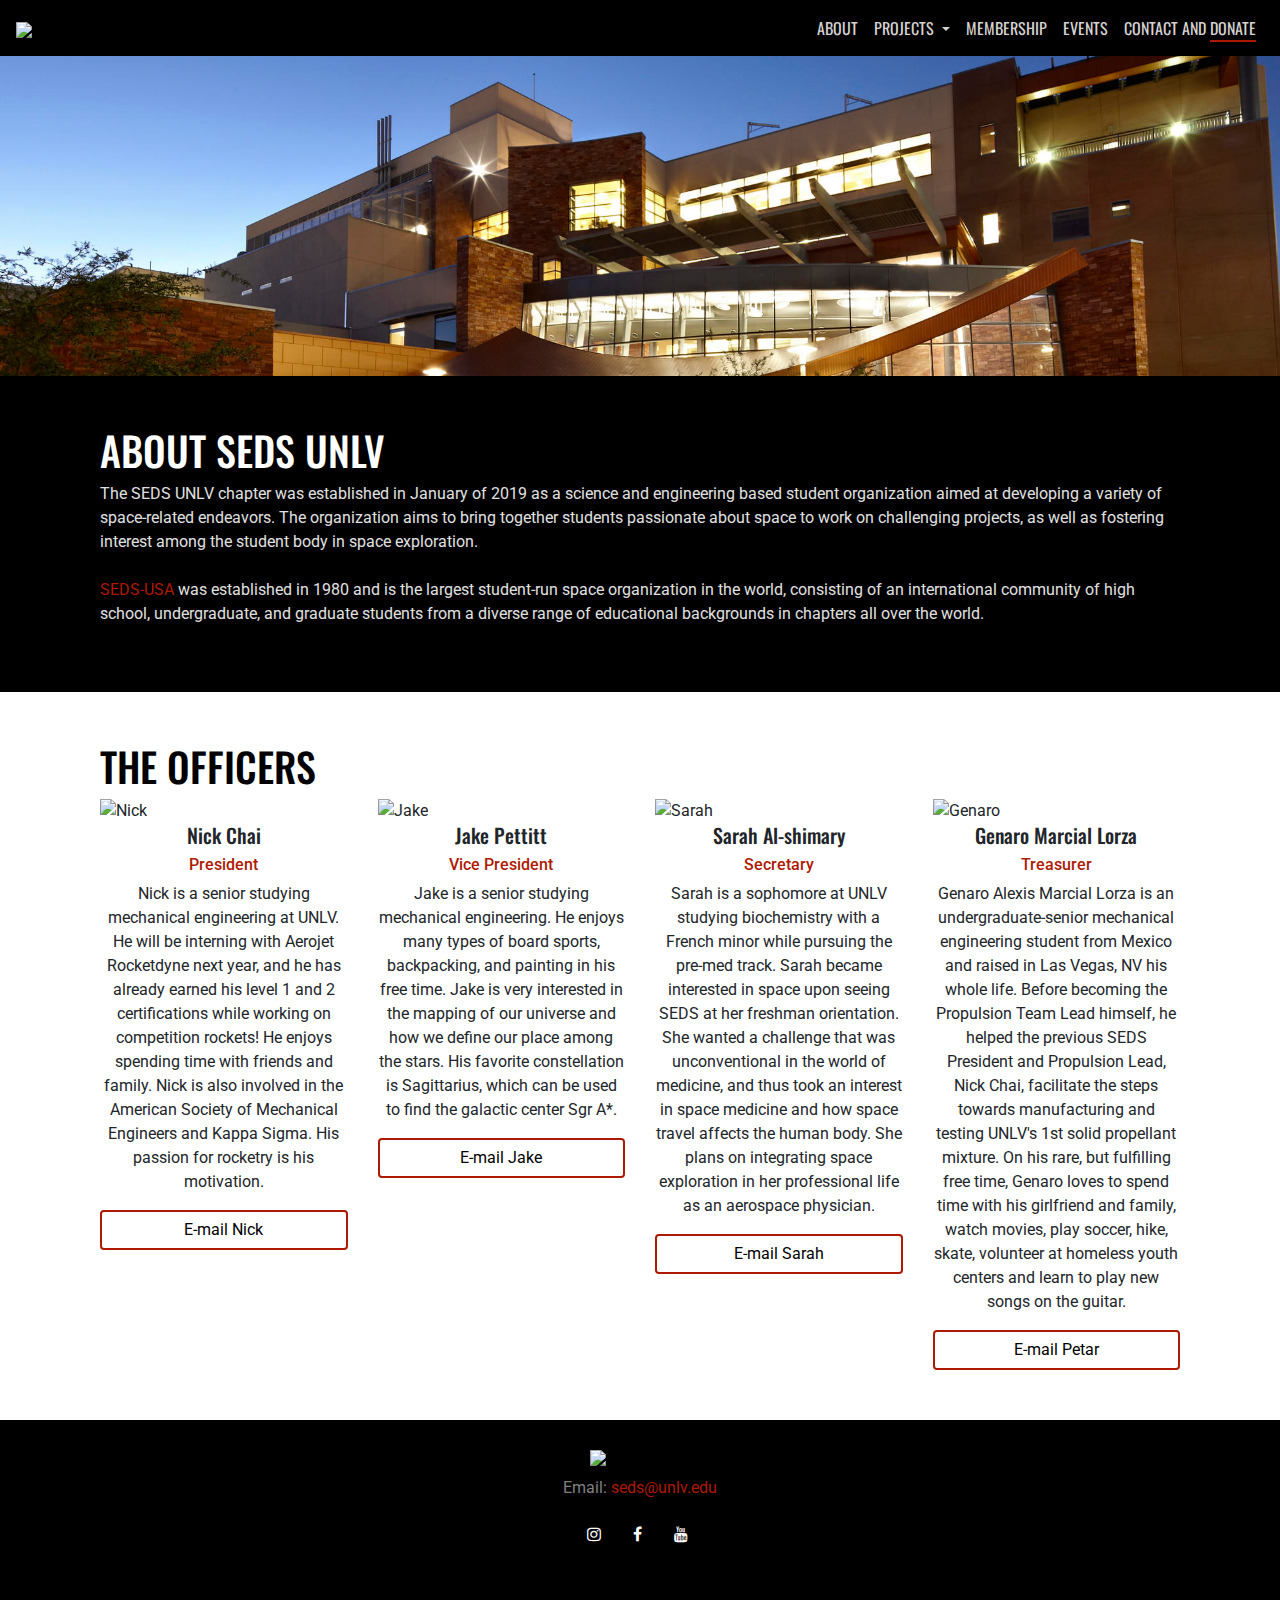
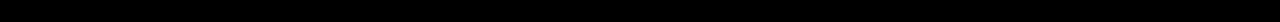
==== pages/about.html @ 139f4228 "Update about.html" ====
<!doctype html>
<html lang="en">
  <head>
    <!-- Required meta tags -->
    <meta charset="utf-8">
    <meta name="viewport" content="width=device-width, initial-scale=1, shrink-to-fit=no">

      
<!--    main css-->
    <link rel="stylesheet" href ="../css/css.css">
    <link rel="icon" href="../imgs/favicon.ico"/>
    <!-- Bootstrap CSS -->
    <link rel="stylesheet" href="https://stackpath.bootstrapcdn.com/bootstrap/4.3.1/css/bootstrap.min.css" integrity="sha384-ggOyR0iXCbMQv3Xipma34MD+dH/1fQ784/j6cY/iJTQUOhcWr7x9JvoRxT2MZw1T" crossorigin="anonymous">
      
    <!-- Optional JavaScript -->
    <!-- jQuery first, then Popper.js, then Bootstrap JS -->
    <script src="https://code.jquery.com/jquery-3.3.1.slim.min.js" integrity="sha384-q8i/X+965DzO0rT7abK41JStQIAqVgRVzpbzo5smXKp4YfRvH+8abtTE1Pi6jizo" crossorigin="anonymous"></script>
    <script src="https://cdnjs.cloudflare.com/ajax/libs/popper.js/1.14.7/umd/popper.min.js" integrity="sha384-UO2eT0CpHqdSJQ6hJty5KVphtPhzWj9WO1clHTMGa3JDZwrnQq4sF86dIHNDz0W1" crossorigin="anonymous"></script>
    <script src="https://stackpath.bootstrapcdn.com/bootstrap/4.3.1/js/bootstrap.min.js" integrity="sha384-JjSmVgyd0p3pXB1rRibZUAYoIIy6OrQ6VrjIEaFf/nJGzIxFDsf4x0xIM+B07jRM" crossorigin="anonymous"></script>
    <title>SEDS UNLV</title>
  </head>
    
  <body>
    <!-- NAV BAR -->
    <nav class="navbar navbar-expand-sm bg-dark navbar-dark justify-content-end" style="background-color: black!important">
            <a class="navbar-brand" href="../index.html"><img src="../imgs/SEDS_UNLV_white.png" width="100px"></a>
            <div class="btn ml-auto mr-1" style="display: hidden!important"></div>
            <button class="navbar-toggler" type="button" data-toggle="collapse" data-target="#navbarSupportedContent">
                <span class="navbar-toggler-icon"></span>
            </button>
            <div class="collapse navbar-collapse flex-grow-0" id="navbarSupportedContent">
                <ul class="navbar-nav text-right">
                    <li class="nav-item active">
                        <a class="nav-link" href="about.html">ABOUT</a>
                    </li>

                    <div class="nav-item dropdown">
                        <a class="nav-link dropdown-toggle" href="#" id="" role="button" data-toggle="dropdown" data-target="#" href="/page.html">
                            PROJECTS <span class="caret"></span>
                        </a>
                        <ul class="dropdown-menu multi-level" role="menu" aria-labelledby="dropdownMenu">
                            <li><a class="dropdown-item" href="projects/spaceport2019.html">Spaceport 2019</a></li>
                            <li><a class="dropdown-item" href="projects/usrc2019.html">USRC 2019</a></li>
                            <li><a class="dropdown-item" href="projects/spaceport2020.html">Spaceport 2020</a></li>
                            <li><a class="dropdown-item" href="projects/level1workshop.html">Level 1 Workshop</a></li>
                            
                        </ul>
                    </div>


                    <li class="nav-item active">
                        <a class="nav-link" href="membership.html">MEMBERSHIP</a>
                    </li>
                    <li class="nav-item active">
                        <a class="nav-link" href="upcoming_events.html">EVENTS</a>
                    </li>
                    <li class="nav-item active">
                        <a class="nav-link" href="contact.html">CONTACT AND <span style="border-bottom: 2px solid #AE1902">DONATE</span></a>
                    </li>
                </ul>
            </div>
    </nav>
      

<section class="aboutHero">
  <div class="aboutHero__content" >
    
  </div>
</section>
    <div style="background-color: black; margin-top: 0px">
        <div class="container m-t-md" style="padding-bottom: 50px;">
          <!-- First row -->
            <div class="col">
                <h1 style="color: white; padding-top: 50px"> ABOUT SEDS UNLV</h1>
                <p style="color: #e0e0e0;">
                        The SEDS UNLV chapter was established in January of 2019 as a science and engineering based student organization aimed at developing a variety of space-related endeavors. The organization aims to bring together students passionate about space to work on challenging projects, as well as fostering interest among the student body in space exploration. 
<br>
<br>
                        <a href="http://seds.org/" style="color: #AE1902"> SEDS-USA</a> was established in 1980 and is the largest student-run space organization in the world, consisting of an international community of high school, undergraduate, and graduate students from a diverse range of educational backgrounds in chapters all over the world.
                        
                
                </p>

            </div>
            

            
        </div><!-- .end First row -->
    </div>

    <!-- UNCOMMENT THIS IF WE MISS THE PICTURES -->
<!-- <div class="row" style="margin-top: 40px">
    <div class="container m-t-md">
        <div class="row">
            
            <div class="col-md-12">
                <div class="galleryPadding ">
                    <img id="galImg0" class="img-fluid galImg" src="../imgs/about/friday_group.jpg" alt = "Friday Project Meeting Selfie">
                </div>
            </div>
        </div>    

         <div class="row">
            <div class="col-md-6 gImage noRightPaddingMargin">
                <div class="galleryPadding">
                        <img id="galImg1" class="img-fluid galImg" src="../imgs/about/info_session.jpg" alt = "Info Session About Flight Controls From Former NASA Engineer">
                </div>
            </div>
            
            <div class="col-md-6 gImage noLeftPaddingMargin">
                <div class="galleryPadding">
                    <img id="galImg2" class="img-fluid galImg" src="../imgs/about/mariana.JPG" alt = "Mariana and Her Level 2 Rocket">
                </div>
            </div>
        </div>
        <div class="row">
                <div class="col-md-6 gImage noRightPaddingMargin">
                    <div class="galleryPadding">
                            <img id="galImg3" class="img-fluid galImg" src="../imgs/about/recovery_squad.jpg" alt = "Recovering Rocket After Launch">
                    </div>
                </div>
                
                <div class="col-md-6 gImage noLeftPaddingMargin">
                    <div class="galleryPadding">
                        <img id="galImg4" class="img-fluid galImg" src="../imgs/about/kissing_rocket.JPG" alt = "Victor and Brandon Kissing Rocket Before Launch">
                    </div>
                </div>
            </div>
    </div>
</div> -->

<div id="myModal0" class="modal">
<span class="close" id="close0">&times;</span>
<img class="modal-content" id="galImg00">
<div class="caption" id="caption0"></div>
</div>
        
<div id="myModal1" class="modal">
<span class="close" id="close1">&times;</span>
<img class="modal-content" id="galImg01">
<div class="caption" id="caption1"></div>
</div>
        
<div id="myModal2" class="modal">
<span class="close" id="close2">&times;</span>
<img class="modal-content" id="galImg02">
<div class="caption" id="caption2"></div>
</div>

<div id="myModal3" class="modal">
<span class="close" id="close3">&times;</span>
<img class="modal-content" id="galImg03">
<div class="caption" id="caption3"></div>
</div>

<div id="myModal4" class="modal">
<span class="close" id="close4">&times;</span>
<img class="modal-content" id="galImg04">
<div class="caption" id="caption4"></div>
</div>
    
    <div class="container m-t-md" style="padding-bottom: 50px;">
        <!-- First row -->
        <div class="row">
            <div class="col">
                <h1 style="color: black; padding-top: 50px"> THE OFFICERS</h1>
            </div>
        </div>

        <div class="row"> 
            <div class="col-md-3"> 
                <img class="img-fluid" src="../imgs/officers/2020/nick.jpg" alt = "Nick">
                <h5 class="centerText">Nick Chai</h5>
                <h6 class="centerText officerTitle">President</h6>
                <p class="centerText">
                    Nick is a senior studying mechanical engineering at UNLV. He will be interning with Aerojet Rocketdyne next year, and he has already earned his level 1 and 2 certifications while working on competition rockets! 
                    He enjoys spending time with friends and family. Nick is also involved in the American Society of Mechanical Engineers and Kappa Sigma. His passion for rocketry is his motivation.
                </p>
                <a href="mailto:seds@unlv.edu" class="btn btn-primary redButtonOutline" style="display:block; margin: auto;">E-mail Nick</a>
            </div>
            <div class="col-md-3">
                <img class="img-fluid" src="../imgs/officers/2020/jake.png" alt = "Jake">
                <h5 class="centerText">Jake Pettitt</h5>
                <h6 class="centerText officerTitle">Vice President</h6>
                <p class="centerText">
                    Jake is a senior studying mechanical engineering. He enjoys many types of board sports, backpacking, and painting in his free time. Jake is very interested in the mapping of our universe and how we define our place among the stars. 
                    His favorite constellation is Sagittarius, which can be used to find the galactic center Sgr A*.
                </p>
                <a href="mailto:seds@unlv.edu" class="btn btn-primary redButtonOutline" style="display:block; margin: auto;">E-mail Jake</a>
            </div>
            <div class="col-md-3">
                <img class="img-fluid" src="../imgs/officers/2020/sarah.JPG" alt = "Sarah">
                <h5 class="centerText">Sarah Al-shimary</h5>
                <h6 class="centerText officerTitle">Secretary</h6>
                <p class="centerText">
                    Sarah is a sophomore at UNLV studying biochemistry with a French minor while pursuing the pre-med track. Sarah became interested in space upon seeing SEDS at her freshman orientation. 
                    She wanted a challenge that was unconventional in the world of medicine, and thus took an interest in space medicine and how space travel affects the human body. 
                    She plans on integrating space exploration in her professional life as an aerospace physician.
                </p>
                <a href="mailto:seds@unlv.edu" class="btn btn-primary redButtonOutline" style="display:block; margin: auto;">E-mail Sarah</a>
            </div>
            <div class="col-md-3">
                <img class="img-fluid" src="../imgs/officers/2020/genaro.jpg.jpg" alt = "Genaro">
                <h5 class="centerText">Genaro Marcial Lorza</h5>
                <h6 class="centerText officerTitle">Treasurer</h6>
                <p class="centerText">
                    Genaro Alexis Marcial Lorza is an undergraduate-senior mechanical engineering student from Mexico and raised in Las Vegas, NV his whole life. Before becoming the Propulsion Team Lead himself,
                    he helped the previous SEDS President and Propulsion Lead, Nick Chai, facilitate the steps towards manufacturing and testing UNLV's 1st solid propellant mixture. On his rare, but fulfilling free time, 
                    Genaro loves to spend time with his girlfriend and family, watch movies, play soccer, hike, skate, volunteer at homeless youth centers and learn to play new songs on the guitar.
                </p>
                <a href="mailto:seds@unlv.edu" class="btn btn-primary redButtonOutline" style="display:block; margin: auto;">E-mail Petar</a>
            </div>
        </div>
    </div><!-- .end First row -->
      
    <!--    footer-->
    <div class="footer" style="background-color: black">
            <img class="footerImage" src="../imgs/SEDS_UNLV_white.png" width="100px">
            <p class="footerP" style="text-align: center">Email: <a style="color:#AE1902" id="email_address"></a></p>
                
            <ul class="social-icons iconList">
                <li><a id = "instagram_icon_link" class="social-icon"> <i class="fa fa-instagram"></i></a></li>
                <li><a id = "facebook_icon_link" class="social-icon"> <i class="fa fa-facebook"></i></a></li>
                <li><a id = "youtube_icon_link" class="social-icon"> <i class="fa fa-youtube"></i></a></li>
            </ul>
        </div>


        <script src="../scripts/autoFill.js"></script> <!-- automatic updates of content -->
        <script src="../scripts/js.js"></script> <!-- automatic updates of content -->
  </body>
</html>

   
<script>
        // Get the modal
                
        var numImages = 5;  // define number of images
        var modalArr            = [];
        var imgArr              = [];
        var srcArr              = [];       // stores image src text
        var altArr              = [];       // stores image alt text
        
        var modalImgArr         = [];
        var captionTagArr       = [];
        var spanArr             = [];
        
                    
        for (var i = 0; i < numImages; i++) {
            var modalName       = "myModal";
            var galImgName      = "galImg";         // 1, 2, etc
            var modalImgName    = "galImg0";        // 01, 02, etc
            var captionTxt      = "caption";        // 1, 2, etc
            var span            = document.getElementsByClassName("close")[i];
            
        
            modalName       += i.toString();
            galImgName      += i.toString();
            modalImgName    += i.toString();
            captionTxt      += i.toString();
            
        //    console.log(modalName, galImgName,modalImgName,  captionTxt);
            
            var modal       = document.getElementById(modalName);
            var img         = document.getElementById(galImgName);
            
            var modalImg    = document.getElementById(modalImgName);
            var captionTag  = document.getElementById(captionTxt);
            
            
            modalArr.push(modal);
            imgArr.push(img);
            srcArr.push(img.src);
            altArr.push(img.alt);
            modalImgArr.push(modalImg);
            captionTagArr.push(captionTag);
            spanArr.push(span);
        }
                
                
        function enlarge() {
            var number = this.id.split('Img')[1];
            
            modalArr[number].style.display = "block";
            modalImgArr[number].src = this.src;
            captionTagArr[number].innerHTML = this.alt;
        }
        function close() {
            var number = this.id.split('close')[1];
            modalArr[number].style.display = "none";
        }
        
        for (var i = 0; i < numImages; i++) {
            console.log(imgArr[i]);
            imgArr[i].onclick = enlarge;
            spanArr[i].onclick = close;
        }        
        
        </script>
---- css/css.css ----
/*

red for highlights: #AE1902

*/


@import url('https://fonts.googleapis.com/css?family=Oswald|Roboto&display=swap');
/* Social media buttons */
@import url(https://fonts.googleapis.com/css?family=Lato);
@import url(https://cdnjs.cloudflare.com/ajax/libs/font-awesome/4.6.3/css/font-awesome.css);

ul {
    padding:0;
    list-style: none;
}
.footer-social-icons {
    width: 350px;
    display:block;
    margin: 0 auto;
}
.social-icon {
    color: #fff;
}

h1,h4,h5,h6 {
    font-family: 'Oswald', sans-serif;
}

p,h6,li, button {
    font-family: 'Roboto', sans-serif;
}

ul.social-icons {
    margin-top: 10px;
}
.social-icons li {
    vertical-align: top;
    display: inline;
    height: 100px;
}
.social-icons a {
    color: #fff;
    text-decoration: none;
}
.fa-instagram {
    padding:10px 14px;
    -o-transition:.5s;
    -ms-transition:.5s;
    -moz-transition:.5s;
    -webkit-transition:.5s;
    transition: .5s;
    background-color: black;
}
.fa-instagram:hover {
    background-color: #ee6129;
}
.fa-twitter {
    padding:10px 12px;
    -o-transition:.5s;
    -ms-transition:.5s;
    -moz-transition:.5s;
    -webkit-transition:.5s;
    transition: .5s;
    background-color: black;
}
.fa-twitter:hover {
    background-color: #00aced;
}

.fa-youtube {
    padding:10px 14px;
    -o-transition:.5s;
    -ms-transition:.5s;
    -moz-transition:.5s;
    -webkit-transition:.5s;
    transition: .5s;
    background-color: black;
}
.fa-youtube:hover {
    background-color: #e64a41;
}

.fa-facebook {
    padding:10px 14px;
    -o-transition:.5s;
    -ms-transition:.5s;
    -moz-transition:.5s;
    -webkit-transition:.5s;
    transition: .5s;
    background-color: black;
}
.fa-facebook:hover {
    background-color: #00aced;
}



.redButton {
    background-color: #AE1902!important;
    border: none!important;
}

.redButtonOutline {
    color: black!important;
    background-color: Transparent!important;
    background-repeat:no-repeat;
    border:  2px solid  #AE1902!important;
}


.redButtonOutline:hover {
    background-color: #AE1902!important;
    /* border: none!important; */
    color: white!important;
}

.headerMainText {
    color: white;
    text-align: center;
    font-size: 4em;
}

.centered {
  position: absolute;
  top: 50%;
  left: 50%;
  transform: translate(-50%, -50%);
}

.underline{
    text-decoration: underline;
    padding-bottom: 10px;
}

.navbar-dark {
  background-color:red;
  background-image: none;
  background-repeat: no-repeat;
 }

 .nav-link {
    font-family: 'Oswald', sans-serif;
    color: #d6d2d2!important;
 }

.nav-link:after{
    content: "";
    text-decoration: underline;
}
.contactText {
    text-align: left;
    padding-top: 10px;
    color: #616161;
}

/* .active, .btn:hover {
    background-color: #666;
    color: white;
} */

.nav-item::after  {
/*    border-bottom: 1px solid white!important;*/
}

.currentLink {
    border-bottom: 1px solid blue;
}

.hero {
  background-color: #fff;
  background-image: url("../imgs/aboutImage.JPG");
  background-position: center center;
  background-repeat: no-repeat;
  background-size: cover;
/*  // height: 75vh; // Specify a height to push the hero open, or...*/
}

.aboutHero {
    background-color: #fff;
    background-image: url("../imgs/about/seb_header.jpg");
    background-position: center center;
    background-repeat: no-repeat;
    background-size: cover;
  /*  // height: 75vh; // Specify a height to push the hero open, or...*/
  }

.heroContact {
  background-color: #fff;
  background-image: url("../imgs/contact/header.JPG");
  background-position: center center;
  background-repeat: no-repeat;
  background-size: cover;
/*  // height: 75vh; // Specify a height to push the hero open, or...*/
}

.heroUE {
    background-color: #fff;
    background-image: url("../imgs/misc/upcoming_events_header.JPG");
    background-position: center center;
    background-repeat: no-repeat;
    background-size: cover;
}

.membershipHero {
    background-color: #fff;
    background-image: url("../imgs/misc/membership_hero.JPG");
    background-position: 0% 0%;
    background-repeat: no-repeat;
    background-size: contain;
}

.hero__content {
    padding: 10rem 0rem 10rem 0rem; 
    text-align: left;
}

.hero__UE {
    padding: 0rem 0rem 20rem 0rem; 
    text-align: left;
}

.membershipHero__content {
    padding: 0rem 0rem 20rem 0rem; 
    text-align: left;
}


.aboutHero__content {
    padding: 0rem 0rem 20rem 0rem; 
}

.blackText {
    color: black
}

.row {
    margin-left: 0px!important;
    margin-right: 0px!important;
}

.redText {
    color: #AE1902;
}

.whiteText{
    color: white;
}

.boldText{
    font-weight: 800;
}


.title {
    font-size: 5em;
}

.meetingSchedule {
    height: 300px;
    width: 100%;
    background-color: black;
}

.middleHeader {
    text-align: center;
}

.centerText {
    text-align: center;
}

.col-centered{
    float: none;
    margin: 0 auto;
}

.tableBorderRight {
    border-right: 1px solid gray;
}

.tableBorderLeft {
    border-left: 1px solid gray;
}

.bolded {
    font-weight: 300;
}


/*Override padding of bootstrap elements*/
.noRightPaddingMargin {
    padding-right: 0px!important;
    margin-right: 0px!important;
}

.noLeftPaddingMargin {
    padding-left: 0px!important;
    margin-left: 0px!important;
}

.mainSiteContainer {
    width: 80%; 
    margin: auto;
    left: 10%; 
    background-color: #FFCC00; 
}

.galleryPadding {
    padding: 10px;
}

.redTitle{
    color: #AE1902;
    font-family: 'Oswald', sans-serif;
}

h3 {
    color: #AE1902;
    font-family: 'Oswald', sans-serif;
}

li {
    color: white;
}

.footerP {
    color: grey;
}

.iconList {
    width: 134px;
    margin: auto;
    padding-bottom: 70px;
}

.footerText {
    text-align:center; 
    padding-top: 40px; 
    color: grey;
}

.footerImage {
    width: 100px;
    display: block; 
    margin-left: auto; 
    margin-right: auto; 
    padding-top: 30px; 
    padding-bottom: 10px;
}


.masthead {
  overflow: hidden;
  color: #FFF;
  padding: 1em;
  background-color: #404040;
    height: 700px;
    

  &.responsive-image {
    background-position: center;
    background-attachment: scroll;
    background-repeat: no-repeat;
    -webkit-background-size: cover;
       -moz-background-size: cover;
         -o-background-size: cover;
            background-size: cover;
  }
}

.masthead .entry-header {
  margin: 12.5em 0 3.5em 0;
  font-weight: 300;
  font-family: 'Oswald', sans-serif;
  line-height: 1.5;
  overflow: auto;

  @media screen and (min-width: 640px) {
    margin: 15.5em 0 7.5em 0;
  }
}


.masthead .entry-title {
  font-size: 5em;
  line-height: 1;
  font-weight: 700;
  font-family: 'Oswald', sans-serif;
  margin: 0 0 0.25em 0;
    text-align: center;

  @media screen and (min-width: 640px) {
    max-width: 640px;
    font-size: 3.5em;
  }
}

.liOnWhite {
    color: black;
    text-decoration: none;
}


.masthead .entry-subtitle {
  
  text-align: center;
  line-height: 1.25;
  margin-top: 0;
  
  font-size: 1.5em;
}


/*Drop-down menu*/

.dropdown-submenu {
    position: relative;
}

.dropdown-submenu>.dropdown-menu {
    top: 0;
    left: 100%;
    margin-top: -6px;
    margin-left: -1px;
    -webkit-border-radius: 0 6px 6px 6px;
    -moz-border-radius: 0 6px 6px;
    border-radius: 0 6px 6px 6px;
}

.dropdown-submenu:hover>.dropdown-menu {
    display: block;
}

.dropdown-submenu>a:after {
    display: block;
    content: " ";
    float: right;
    width: 0;
    height: 0;
    border-color: transparent;
    border-style: solid;
    border-width: 5px 0 5px 5px;
    border-left-color: #ccc;
    margin-top: 5px;
    margin-right: -10px;
}

.dropdown-submenu:hover>a:after {
    border-left-color: #fff;
}

.dropdown-submenu.pull-left {
    float: none;
}

.dropdown-submenu.pull-left>.dropdown-menu {
    left: -100%;
    margin-left: 10px;
    -webkit-border-radius: 6px 0 6px 6px;
    -moz-border-radius: 6px 0 6px 6px;
    border-radius: 6px 0 6px 6px;
}






.galImg {
  
  cursor: pointer;
  transition: 0.3s;
}

.galImg:hover {opacity: 0.7;}

/* The Modal (background) */
.modal {
  display: none; /* Hidden by default */
  position: fixed; /* Stay in place */
  z-index: 1; /* Sit on top */
  padding-top: 100px; /* Location of the box */
  left: 0;
  top: 0;
  width: 100%; /* Full width */
  height: 100%; /* Full height */
  overflow: auto; /* Enable scroll if needed */
  background-color: rgb(0,0,0); /* Fallback color */
  background-color: rgba(0,0,0,0.9); /* Black w/ opacity */
}

/* Modal Content (image) */
.modal-content {
  margin: auto;
  display: block;
  width: 80%;
  max-width: 1000px;
}

/* Caption of Modal Image */
.caption {
  margin: auto;
  display: block;
  width: 80%;
  max-width: 1000px;
  text-align: center;
  color: #ccc;
  padding: 10px 0;
  height: 150px;
}

/* Add Animation */
.modal-content, #caption {  
  -webkit-animation-name: zoom;
  -webkit-animation-duration: 0.6s;
  animation-name: zoom;
  animation-duration: 0.6s;
}

@-webkit-keyframes zoom {
  from {-webkit-transform:scale(0)} 
  to {-webkit-transform:scale(1)}
}

@keyframes zoom {
  from {transform:scale(0)} 
  to {transform:scale(1)}
}

/* The Close Button */
.close {
  position: absolute;
  top: 15px;
  right: 35px;
  color: #f1f1f1;
  font-size: 40px;
  font-weight: bold;
  transition: 0.3s;
}

.close:hover,
.close:focus {
  color: #bbb;
  text-decoration: none;
  cursor: pointer;
}

/* 100% Image Width on Smaller Screens */
@media only screen and (max-width: 700px){
  .modal-content {
    width: 100%;
  }

}

.card-block{
    /* min-height: 350px!important; */
}

.card-button {

    /* width: 80%; */
    /* margin-right: 10%; */
    /* margin-left: 10%; */
    /* bottom: 10px; */
}

.officerTitle {
    /* font-size: .9em; */
    color:#AE1902;
}




/* Media Query for Mobile Vertical */
@media only screen and (max-width: 600px) {
    .col-md-6 {
        margin-bottom: 20px;
    }
    .col-md-4 {
        margin-bottom: 20px;
    }
    .col-md-3 {
        margin-bottom: 20px;

    }

    #sp2019_first_row {
        margin-top: 20px!important;
    }

    .membershipHero__content {
        padding: 0rem 0rem 30rem 0rem; 
        text-align: left;
      }

      .hero__content {
          display: none;
      }

      .aboutHero__content {
        padding: 0rem 0rem 9rem 0rem; 
        text-align: left;
    }

    .membershipHero__content {
        padding: 0rem 0rem 6rem 0rem; 
    }
    .paypal_buttons {
        width: 100%!important;
        padding-top: 20px;
    }

    #level_1_title {
        font-size: 3em;
    }
    .unlv_text {
        display: none;
    }

}
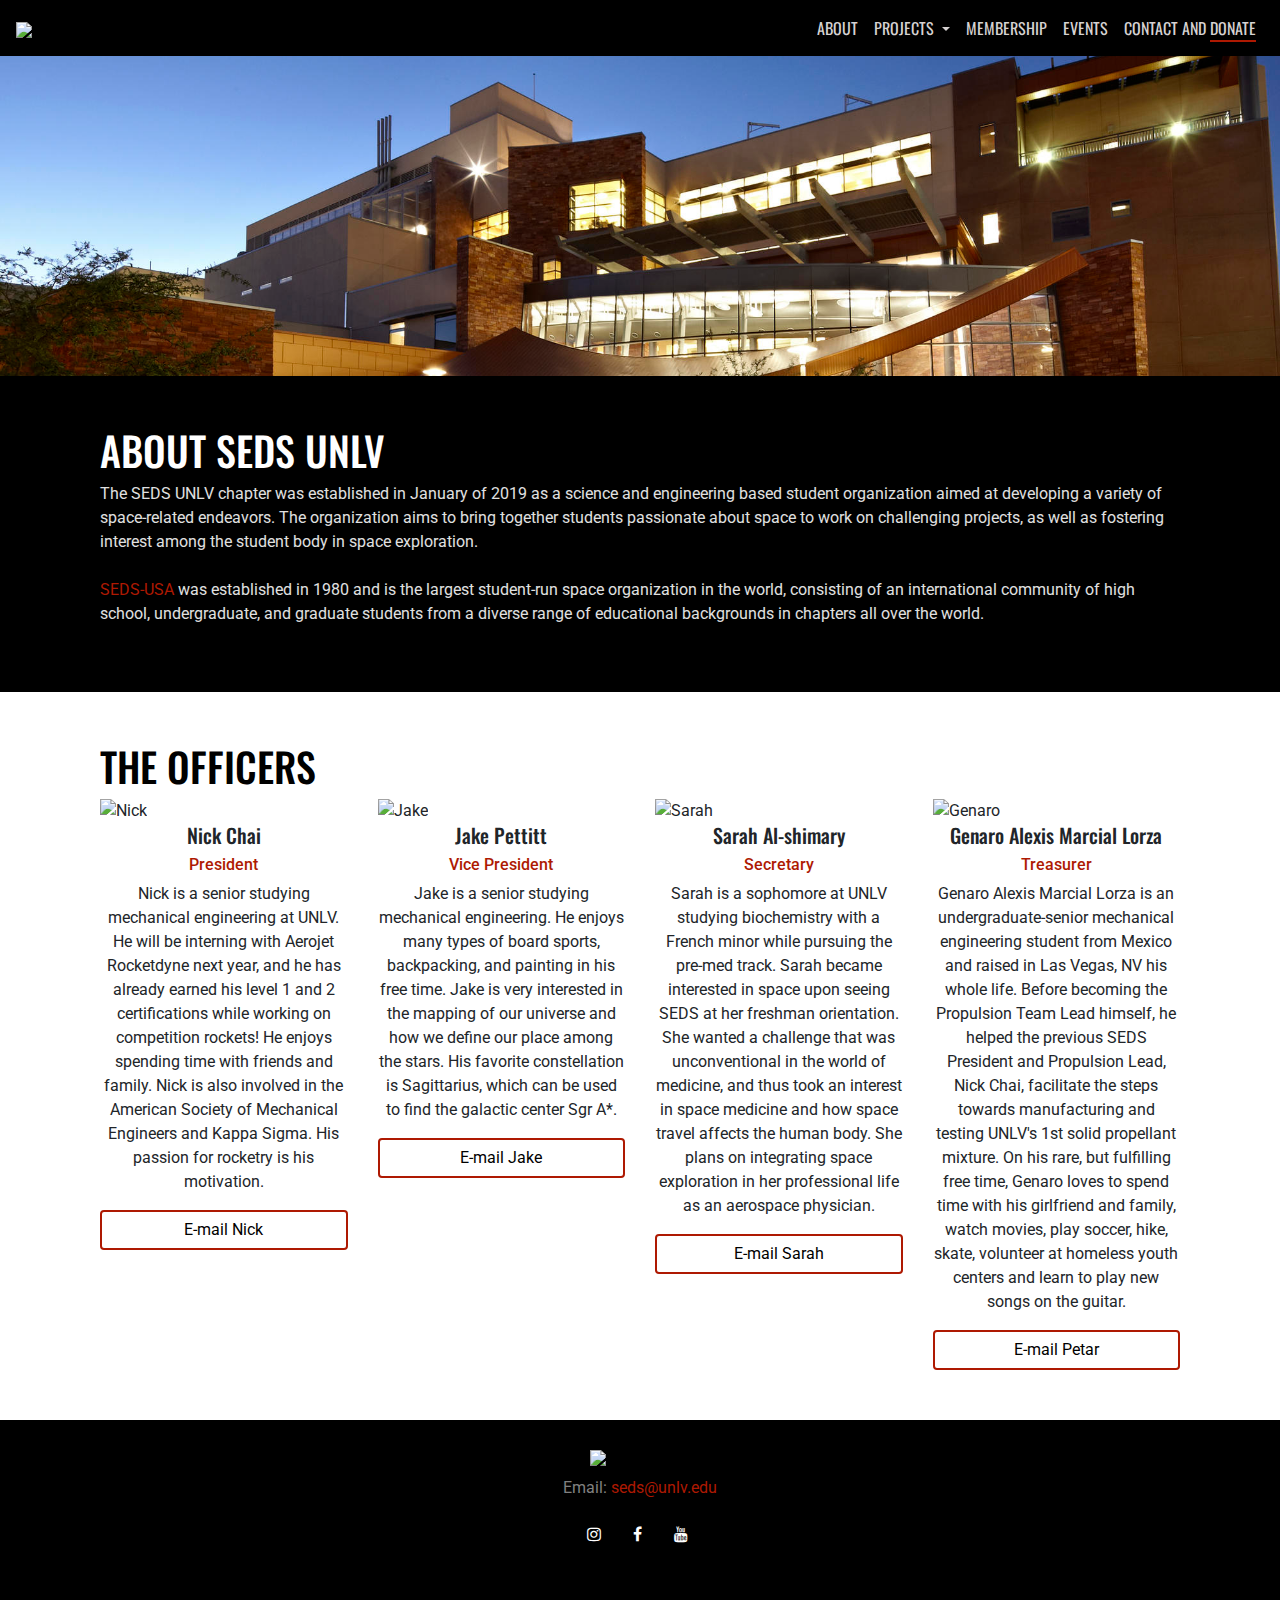
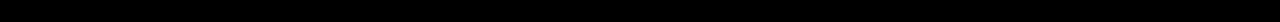
==== commit c0db6b69: "Update about.html" ====
--- a/pages/about.html
+++ b/pages/about.html
@@ -201,7 +201,7 @@
             </div>
             <div class="col-md-3">
                 <img class="img-fluid" src="../imgs/officers/2020/genaro.jpg.jpg" alt = "Genaro">
-                <h5 class="centerText">Genaro Marcial Lorza</h5>
+                <h5 class="centerText">Genaro Alexis Marcial Lorza</h5>
                 <h6 class="centerText officerTitle">Treasurer</h6>
                 <p class="centerText">
                     Genaro Alexis Marcial Lorza is an undergraduate-senior mechanical engineering student from Mexico and raised in Las Vegas, NV his whole life. Before becoming the Propulsion Team Lead himself,
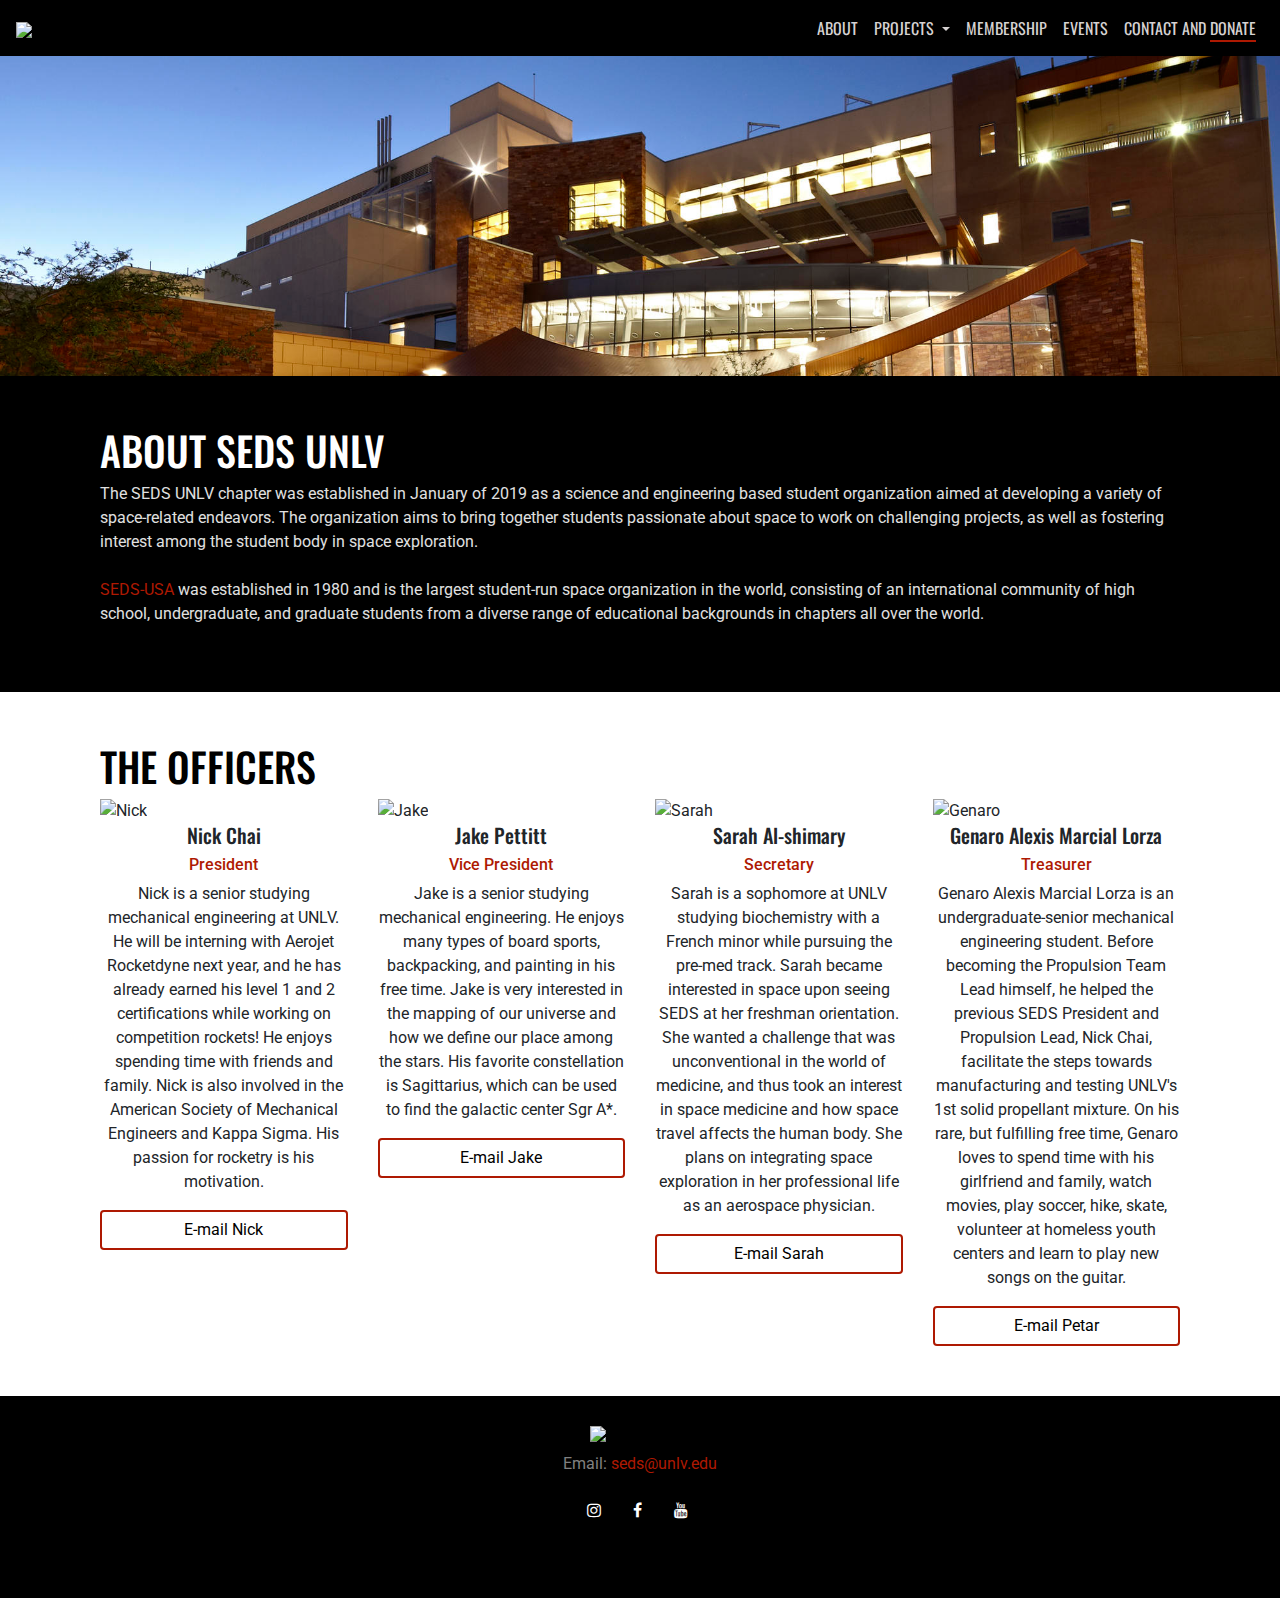
==== commit 15e3f99e: "Update about.html" ====
--- a/pages/about.html
+++ b/pages/about.html
@@ -204,7 +204,7 @@
                 <h5 class="centerText">Genaro Alexis Marcial Lorza</h5>
                 <h6 class="centerText officerTitle">Treasurer</h6>
                 <p class="centerText">
-                    Genaro Alexis Marcial Lorza is an undergraduate-senior mechanical engineering student from Mexico and raised in Las Vegas, NV his whole life. Before becoming the Propulsion Team Lead himself,
+                    Genaro Alexis Marcial Lorza is an undergraduate-senior mechanical engineering student. Before becoming the Propulsion Team Lead himself,
                     he helped the previous SEDS President and Propulsion Lead, Nick Chai, facilitate the steps towards manufacturing and testing UNLV's 1st solid propellant mixture. On his rare, but fulfilling free time, 
                     Genaro loves to spend time with his girlfriend and family, watch movies, play soccer, hike, skate, volunteer at homeless youth centers and learn to play new songs on the guitar.
                 </p>
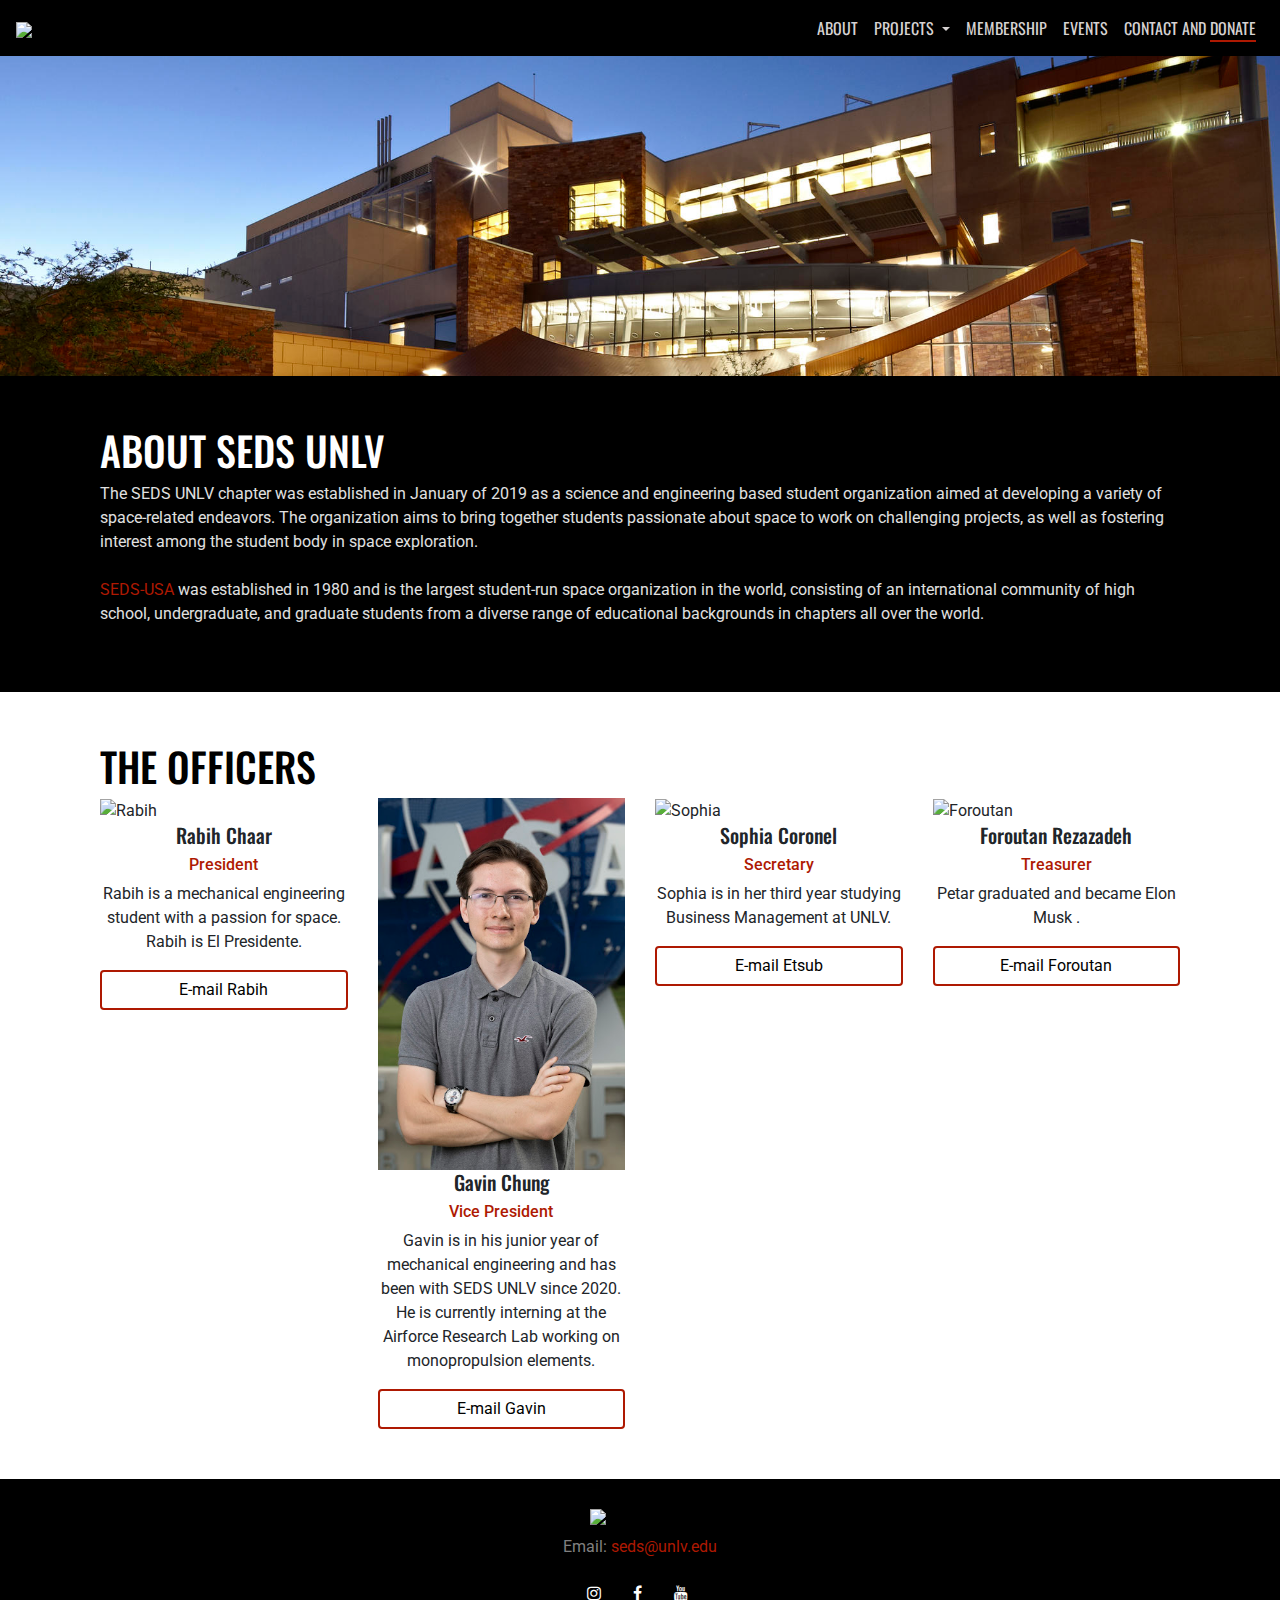
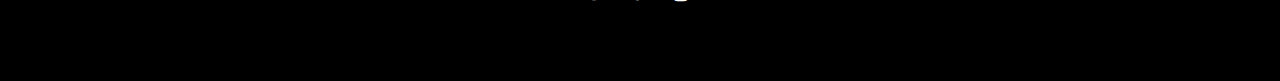
==== commit c2b70237: "Update about.html" ====
--- a/pages/about.html
+++ b/pages/about.html
@@ -169,46 +169,42 @@
 
         <div class="row"> 
             <div class="col-md-3"> 
-                <img class="img-fluid" src="../imgs/officers/2020/nick.jpg" alt = "Nick">
-                <h5 class="centerText">Nick Chai</h5>
+                <img class="img-fluid" src="../imgs/officers/2022/Rabih.jpg" alt = "Rabih">
+                <h5 class="centerText">Rabih Chaar </h5>
                 <h6 class="centerText officerTitle">President</h6>
                 <p class="centerText">
-                    Nick is a senior studying mechanical engineering at UNLV. He will be interning with Aerojet Rocketdyne next year, and he has already earned his level 1 and 2 certifications while working on competition rockets! 
-                    He enjoys spending time with friends and family. Nick is also involved in the American Society of Mechanical Engineers and Kappa Sigma. His passion for rocketry is his motivation.
-                </p>
-                <a href="mailto:seds@unlv.edu" class="btn btn-primary redButtonOutline" style="display:block; margin: auto;">E-mail Nick</a>
+                    Rabih is a mechanical engineering student with a passion for space. Rabih is El Presidente.  
+                </p>
+                <a href="mailto:seds@unlv.edu" class="btn btn-primary redButtonOutline" style="display:block; margin: auto;">E-mail Rabih</a>
             </div>
             <div class="col-md-3">
-                <img class="img-fluid" src="../imgs/officers/2020/jake.png" alt = "Jake">
-                <h5 class="centerText">Jake Pettitt</h5>
+                <img class="img-fluid" src="../imgs/officers/2022/Gavin.jpg" alt = "Gavin">
+                <h5 class="centerText">Gavin Chung</h5>
                 <h6 class="centerText officerTitle">Vice President</h6>
                 <p class="centerText">
-                    Jake is a senior studying mechanical engineering. He enjoys many types of board sports, backpacking, and painting in his free time. Jake is very interested in the mapping of our universe and how we define our place among the stars. 
-                    His favorite constellation is Sagittarius, which can be used to find the galactic center Sgr A*.
-                </p>
-                <a href="mailto:seds@unlv.edu" class="btn btn-primary redButtonOutline" style="display:block; margin: auto;">E-mail Jake</a>
+                    Gavin is in his junior year of mechanical engineering and has been with SEDS UNLV since 2020. 
+                    He is currently interning at the Airforce Research Lab working on monopropulsion elements.  
+                </p>
+                <a href="mailto:seds@unlv.edu" class="btn btn-primary redButtonOutline" style="display:block; margin: auto;">E-mail Gavin</a>
             </div>
             <div class="col-md-3">
-                <img class="img-fluid" src="../imgs/officers/2020/sarah.JPG" alt = "Sarah">
-                <h5 class="centerText">Sarah Al-shimary</h5>
+                <img class="img-fluid" src="../imgs/officers/2021/sophia.png" alt = "Sophia">
+                <h5 class="centerText">Sophia Coronel</h5>
                 <h6 class="centerText officerTitle">Secretary</h6>
                 <p class="centerText">
-                    Sarah is a sophomore at UNLV studying biochemistry with a French minor while pursuing the pre-med track. Sarah became interested in space upon seeing SEDS at her freshman orientation. 
-                    She wanted a challenge that was unconventional in the world of medicine, and thus took an interest in space medicine and how space travel affects the human body. 
-                    She plans on integrating space exploration in her professional life as an aerospace physician.
-                </p>
-                <a href="mailto:seds@unlv.edu" class="btn btn-primary redButtonOutline" style="display:block; margin: auto;">E-mail Sarah</a>
+                    Sophia is in her third year studying Business Management at UNLV. 
+                   
+                </p>
+                <a href="mailto:seds@unlv.edu" class="btn btn-primary redButtonOutline" style="display:block; margin: auto;">E-mail Etsub</a>
             </div>
             <div class="col-md-3">
-                <img class="img-fluid" src="../imgs/officers/2020/genaro.jpg.jpg" alt = "Genaro">
-                <h5 class="centerText">Genaro Alexis Marcial Lorza</h5>
+                <img class="img-fluid" src="../imgs/officers/2021/petar.JPG" alt = "Foroutan">
+                <h5 class="centerText">Foroutan Rezazadeh</h5>
                 <h6 class="centerText officerTitle">Treasurer</h6>
                 <p class="centerText">
-                    Genaro Alexis Marcial Lorza is an undergraduate-senior mechanical engineering student. Before becoming the Propulsion Team Lead himself,
-                    he helped the previous SEDS President and Propulsion Lead, Nick Chai, facilitate the steps towards manufacturing and testing UNLV's 1st solid propellant mixture. On his rare, but fulfilling free time, 
-                    Genaro loves to spend time with his girlfriend and family, watch movies, play soccer, hike, skate, volunteer at homeless youth centers and learn to play new songs on the guitar.
-                </p>
-                <a href="mailto:seds@unlv.edu" class="btn btn-primary redButtonOutline" style="display:block; margin: auto;">E-mail Petar</a>
+                    Petar graduated and became Elon Musk .
+                </p>
+                <a href="mailto:seds@unlv.edu" class="btn btn-primary redButtonOutline" style="display:block; margin: auto;">E-mail Foroutan</a>
             </div>
         </div>
     </div><!-- .end First row -->
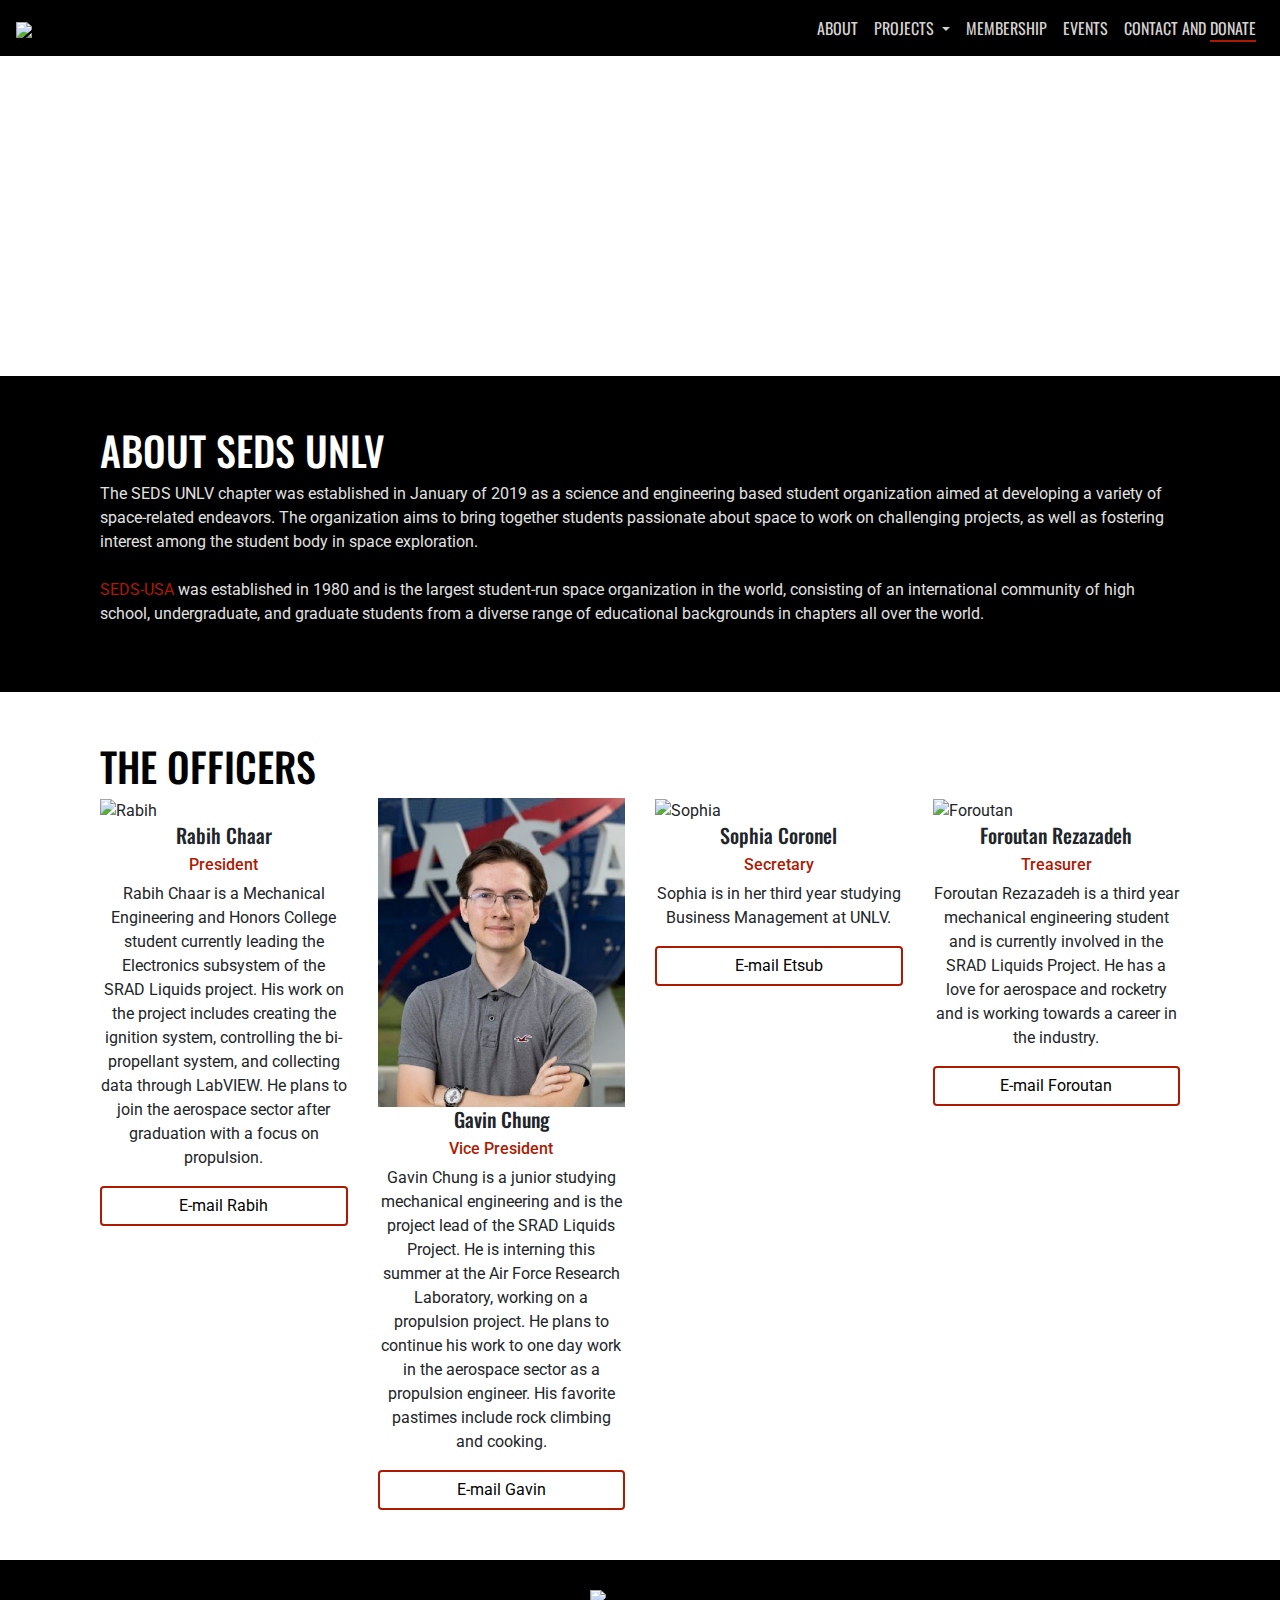
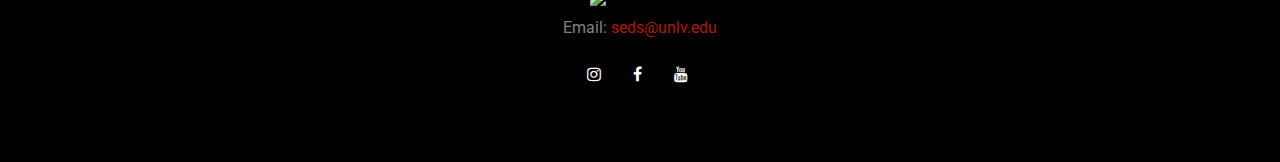
==== commit 6c89790f: "Update about.html" ====
--- a/pages/about.html
+++ b/pages/about.html
@@ -173,7 +173,9 @@
                 <h5 class="centerText">Rabih Chaar </h5>
                 <h6 class="centerText officerTitle">President</h6>
                 <p class="centerText">
-                    Rabih is a mechanical engineering student with a passion for space. Rabih is El Presidente.  
+                 Rabih Chaar is a Mechanical Engineering and Honors College student currently leading the Electronics subsystem of the SRAD Liquids project.
+                 His work on the project includes creating the ignition system, controlling the bi-propellant system, and collecting data through LabVIEW. 
+                 He plans to join the aerospace sector after graduation with a focus on propulsion. 
                 </p>
                 <a href="mailto:seds@unlv.edu" class="btn btn-primary redButtonOutline" style="display:block; margin: auto;">E-mail Rabih</a>
             </div>
@@ -182,8 +184,10 @@
                 <h5 class="centerText">Gavin Chung</h5>
                 <h6 class="centerText officerTitle">Vice President</h6>
                 <p class="centerText">
-                    Gavin is in his junior year of mechanical engineering and has been with SEDS UNLV since 2020. 
-                    He is currently interning at the Airforce Research Lab working on monopropulsion elements.  
+                  Gavin Chung is a junior studying mechanical engineering and is the project lead of the SRAD Liquids Project. 
+                  He is interning this summer at the Air Force Research Laboratory, working on a propulsion project. 
+                  He plans to continue his work to one day work in the aerospace sector as a propulsion engineer. 
+                  His favorite pastimes include rock climbing and cooking.  
                 </p>
                 <a href="mailto:seds@unlv.edu" class="btn btn-primary redButtonOutline" style="display:block; margin: auto;">E-mail Gavin</a>
             </div>
@@ -202,8 +206,9 @@
                 <h5 class="centerText">Foroutan Rezazadeh</h5>
                 <h6 class="centerText officerTitle">Treasurer</h6>
                 <p class="centerText">
-                    Petar graduated and became Elon Musk .
-                </p>
+                  Foroutan Rezazadeh is a third year mechanical engineering student and is currently involved in the SRAD Liquids Project.
+                  He has a love for aerospace and rocketry and is working towards a career in the industry.
+                  </p>
                 <a href="mailto:seds@unlv.edu" class="btn btn-primary redButtonOutline" style="display:block; margin: auto;">E-mail Foroutan</a>
             </div>
         </div>
--- a/css/css.css
+++ b/css/css.css
@@ -178,7 +178,7 @@
 
 .aboutHero {
     background-color: #fff;
-    background-image: url("../imgs/about/seb_header.jpg");
+    background-image: url("../imgs/about/loveship.JPG");
     background-position: center center;
     background-repeat: no-repeat;
     background-size: cover;
@@ -204,8 +204,8 @@
 
 .membershipHero {
     background-color: #fff;
-    background-image: url("../imgs/misc/membership_hero.JPG");
-    background-position: 0% 0%;
+    background-image: url("../imgs/misc/Membership_update.JPG");
+    background-position: 50% 50%;
     background-repeat: no-repeat;
     background-size: contain;
 }
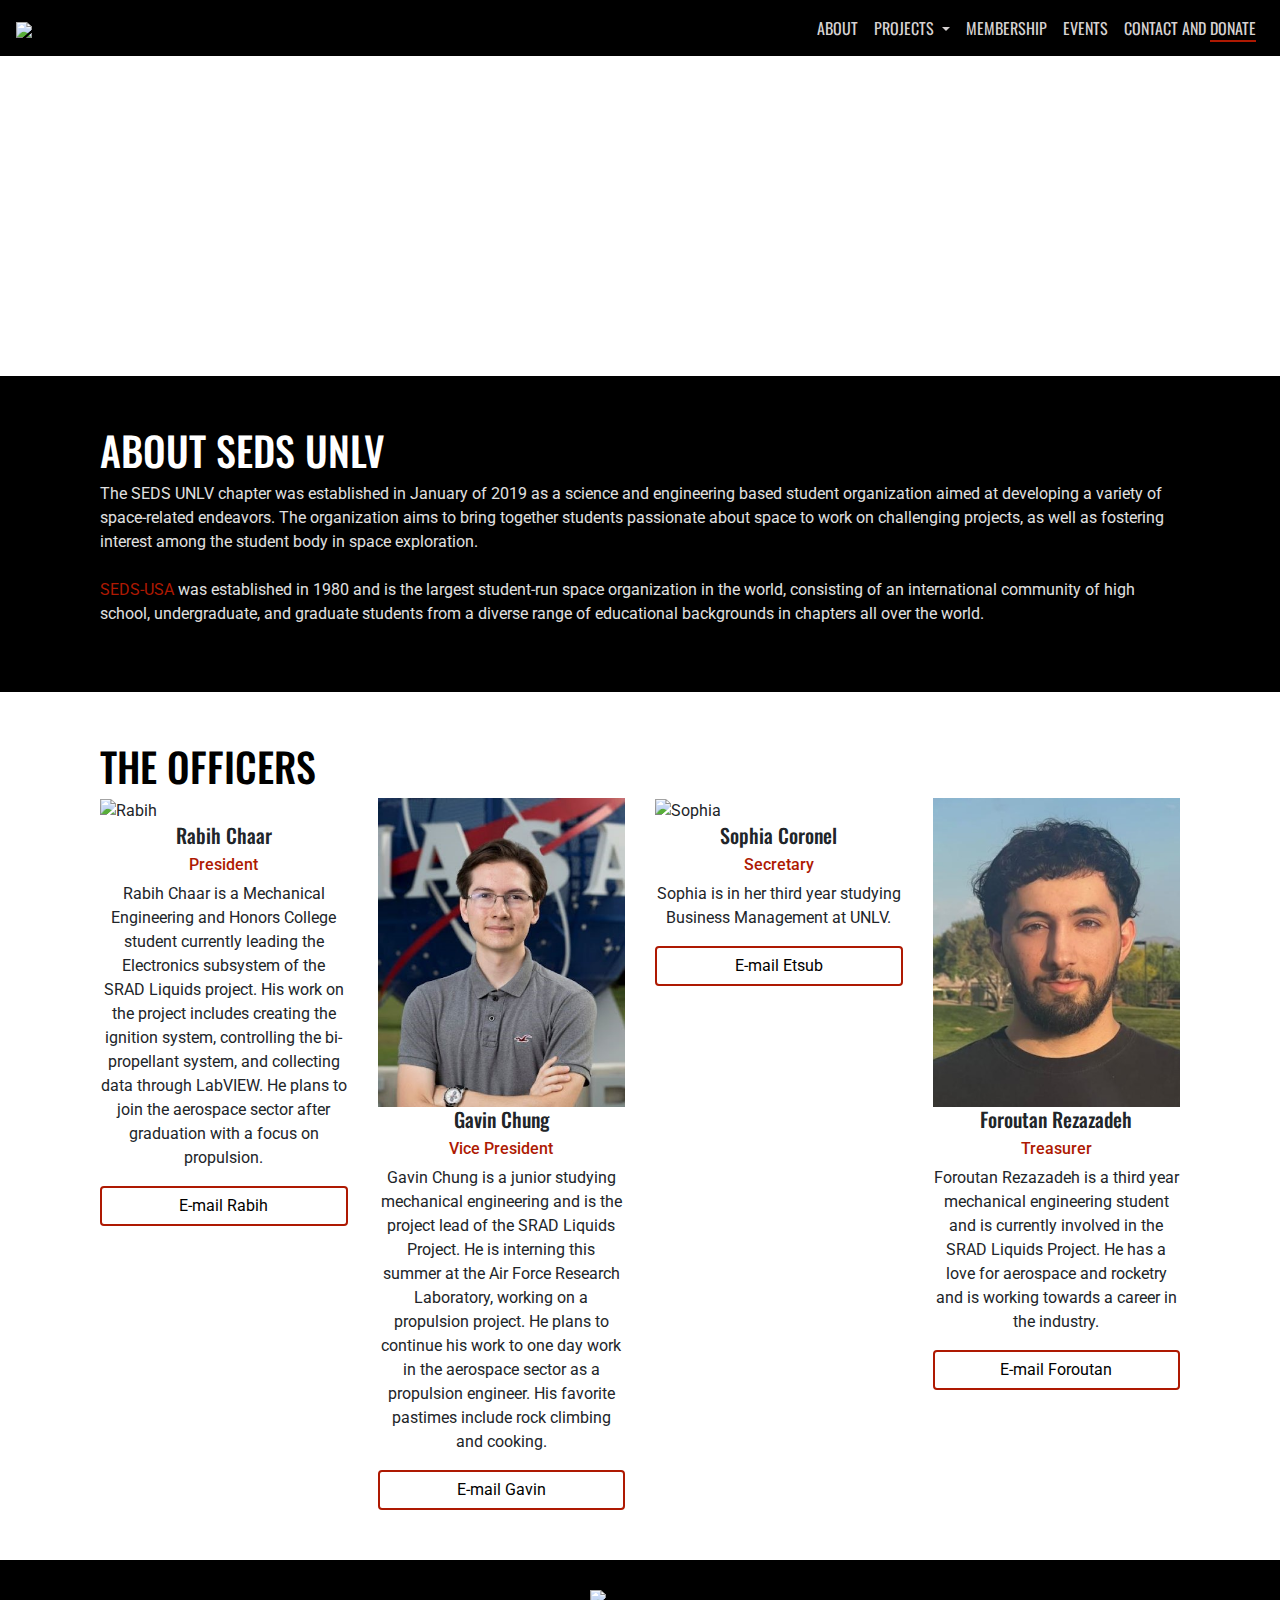
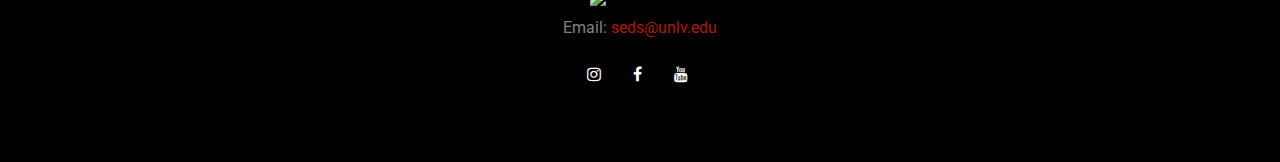
==== commit d6f8161c: "Update about.html" ====
--- a/pages/about.html
+++ b/pages/about.html
@@ -202,7 +202,7 @@
                 <a href="mailto:seds@unlv.edu" class="btn btn-primary redButtonOutline" style="display:block; margin: auto;">E-mail Etsub</a>
             </div>
             <div class="col-md-3">
-                <img class="img-fluid" src="../imgs/officers/2021/petar.JPG" alt = "Foroutan">
+                <img class="img-fluid" src="../imgs/officers/2022/Foroutan.jpg" alt = "Foroutan">
                 <h5 class="centerText">Foroutan Rezazadeh</h5>
                 <h6 class="centerText officerTitle">Treasurer</h6>
                 <p class="centerText">
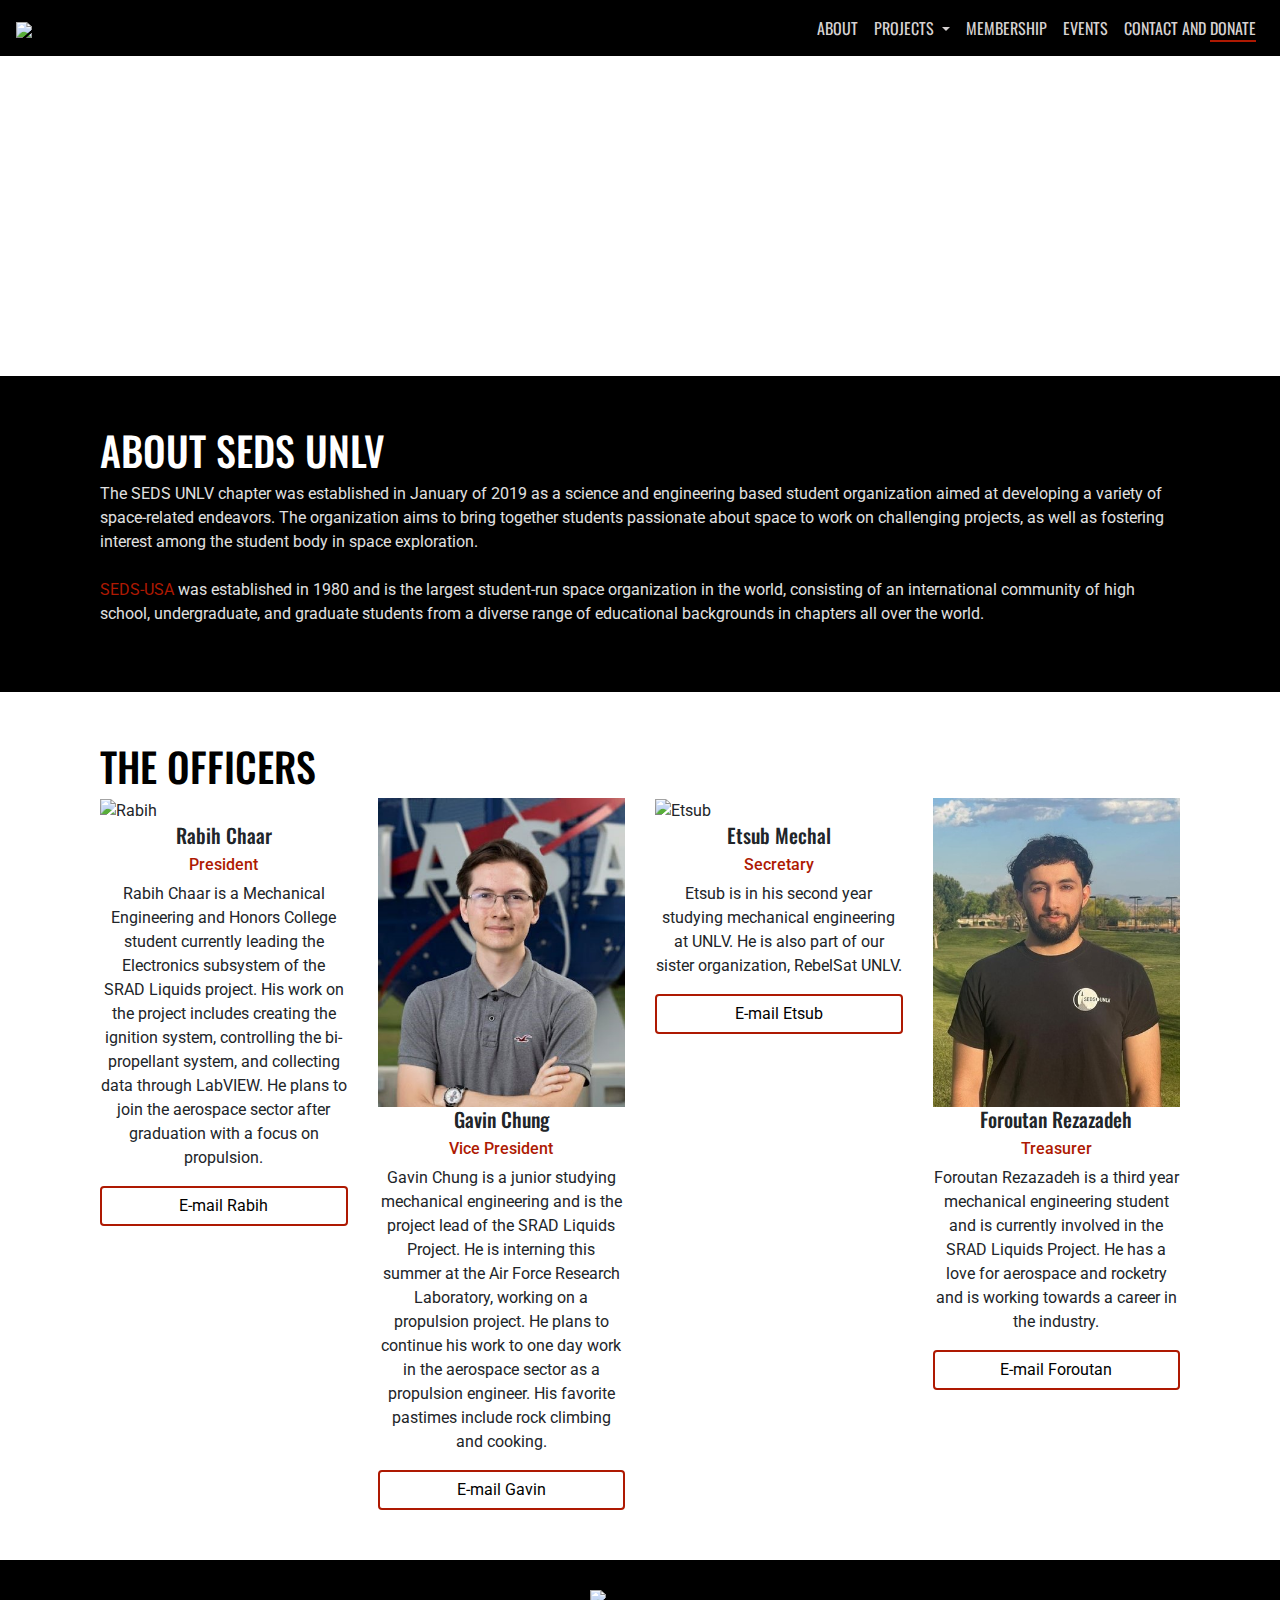
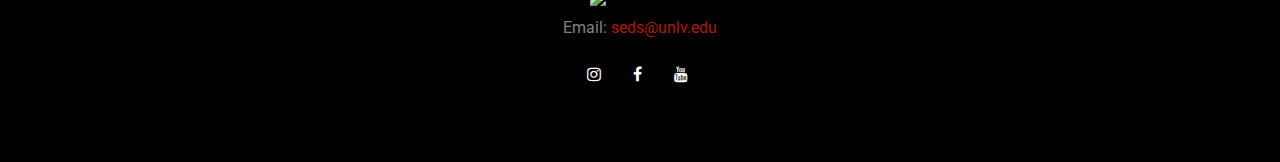
==== commit 6e545fef: "Update about.html" ====
--- a/pages/about.html
+++ b/pages/about.html
@@ -40,8 +40,8 @@
                         </a>
                         <ul class="dropdown-menu multi-level" role="menu" aria-labelledby="dropdownMenu">
                             <li><a class="dropdown-item" href="projects/spaceport2019.html">Spaceport 2019</a></li>
-                            <li><a class="dropdown-item" href="projects/usrc2019.html">USRC 2019</a></li>
-                            <li><a class="dropdown-item" href="projects/spaceport2020.html">Spaceport 2020</a></li>
+                            <li><a class="dropdown-item" href="projects/usrc2019.html">SRAD Liquids</a></li>
+                            <li><a class="dropdown-item" href="projects/spaceport2020.html">Spaceport 2024</a></li>
                             <li><a class="dropdown-item" href="projects/level1workshop.html">Level 1 Workshop</a></li>
                             
                         </ul>
@@ -192,11 +192,11 @@
                 <a href="mailto:seds@unlv.edu" class="btn btn-primary redButtonOutline" style="display:block; margin: auto;">E-mail Gavin</a>
             </div>
             <div class="col-md-3">
-                <img class="img-fluid" src="../imgs/officers/2021/sophia.png" alt = "Sophia">
-                <h5 class="centerText">Sophia Coronel</h5>
+                <img class="img-fluid" src="../imgs/officers/2022/Etsub.jpg" alt = "Etsub">
+                <h5 class="centerText">Etsub Mechal</h5>
                 <h6 class="centerText officerTitle">Secretary</h6>
                 <p class="centerText">
-                    Sophia is in her third year studying Business Management at UNLV. 
+                    Etsub is in his second year studying mechanical engineering at UNLV. He is also part of our sister organization, RebelSat UNLV. 
                    
                 </p>
                 <a href="mailto:seds@unlv.edu" class="btn btn-primary redButtonOutline" style="display:block; margin: auto;">E-mail Etsub</a>
--- a/css/css.css
+++ b/css/css.css
@@ -205,7 +205,7 @@
 .membershipHero {
     background-color: #fff;
     background-image: url("../imgs/misc/Membership_update.JPG");
-    background-position: 50% 50%;
+    background-position: 0% 0%;
     background-repeat: no-repeat;
     background-size: contain;
 }
